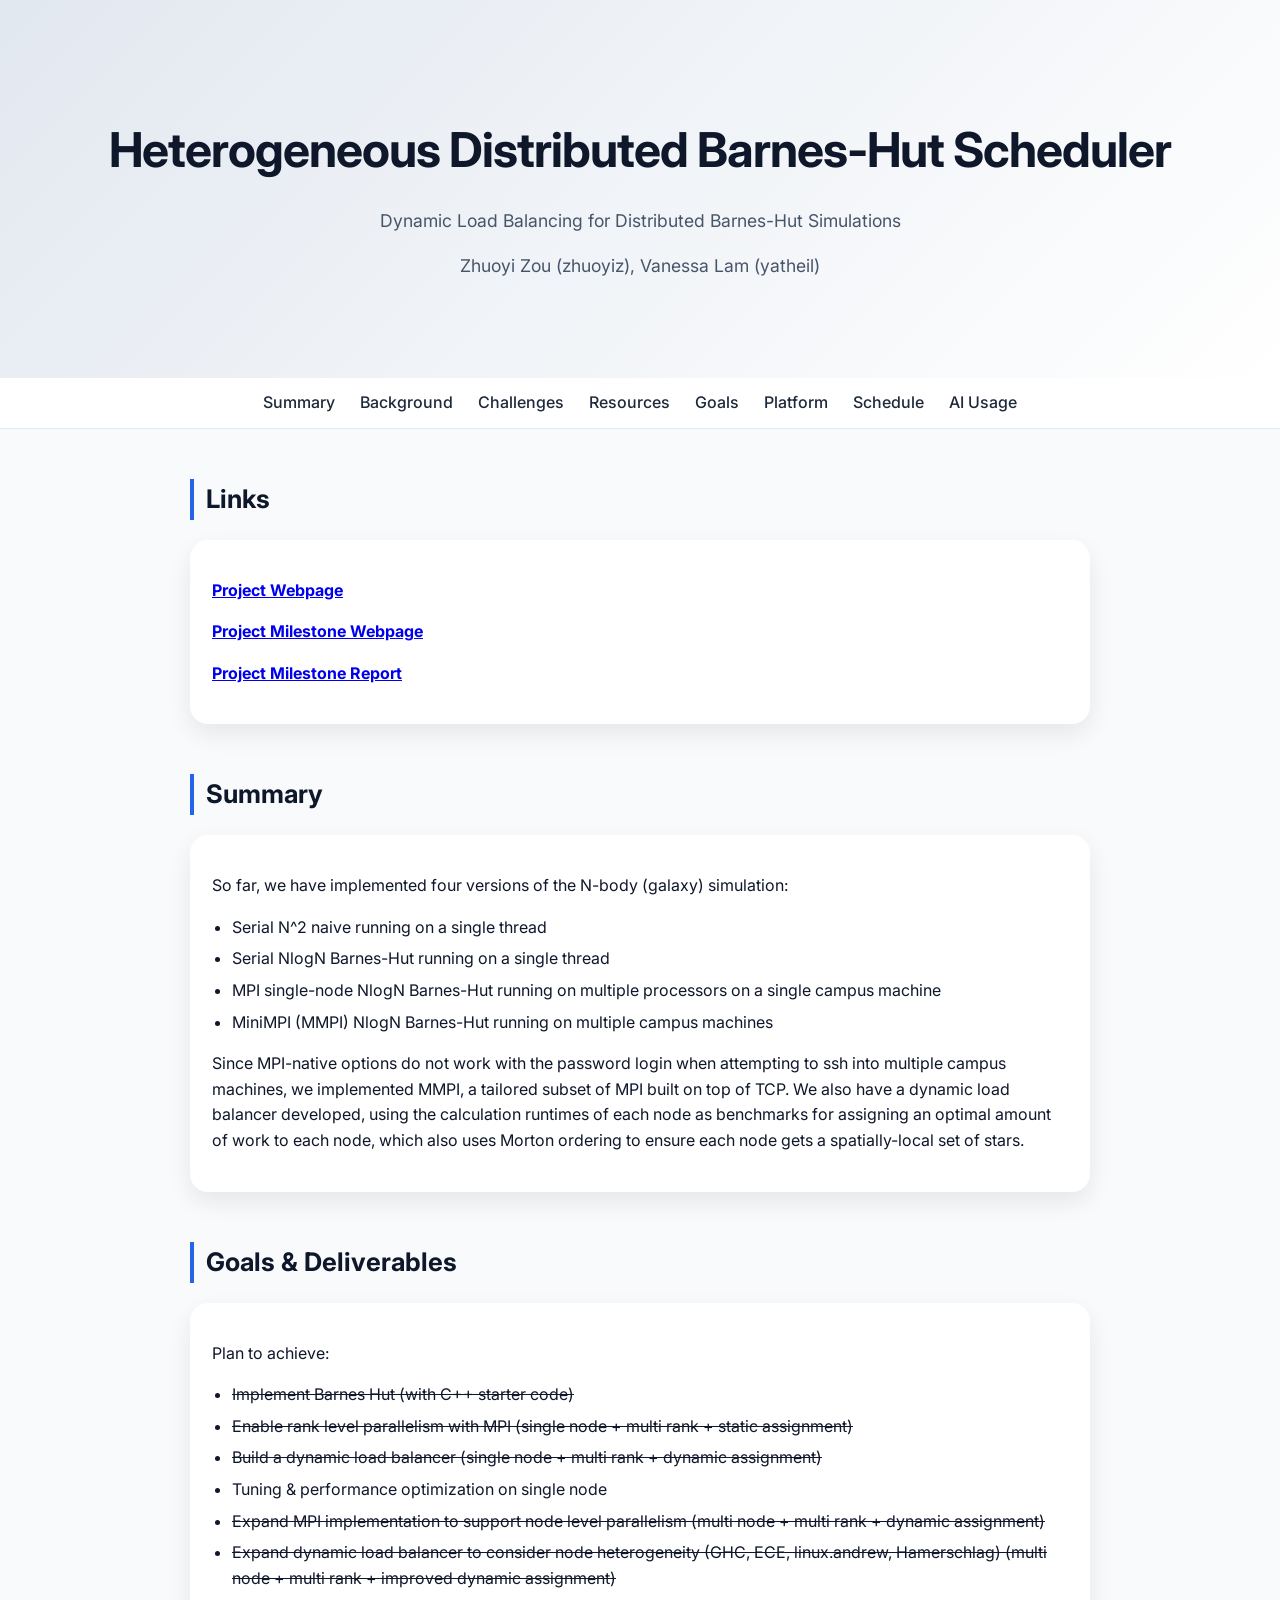
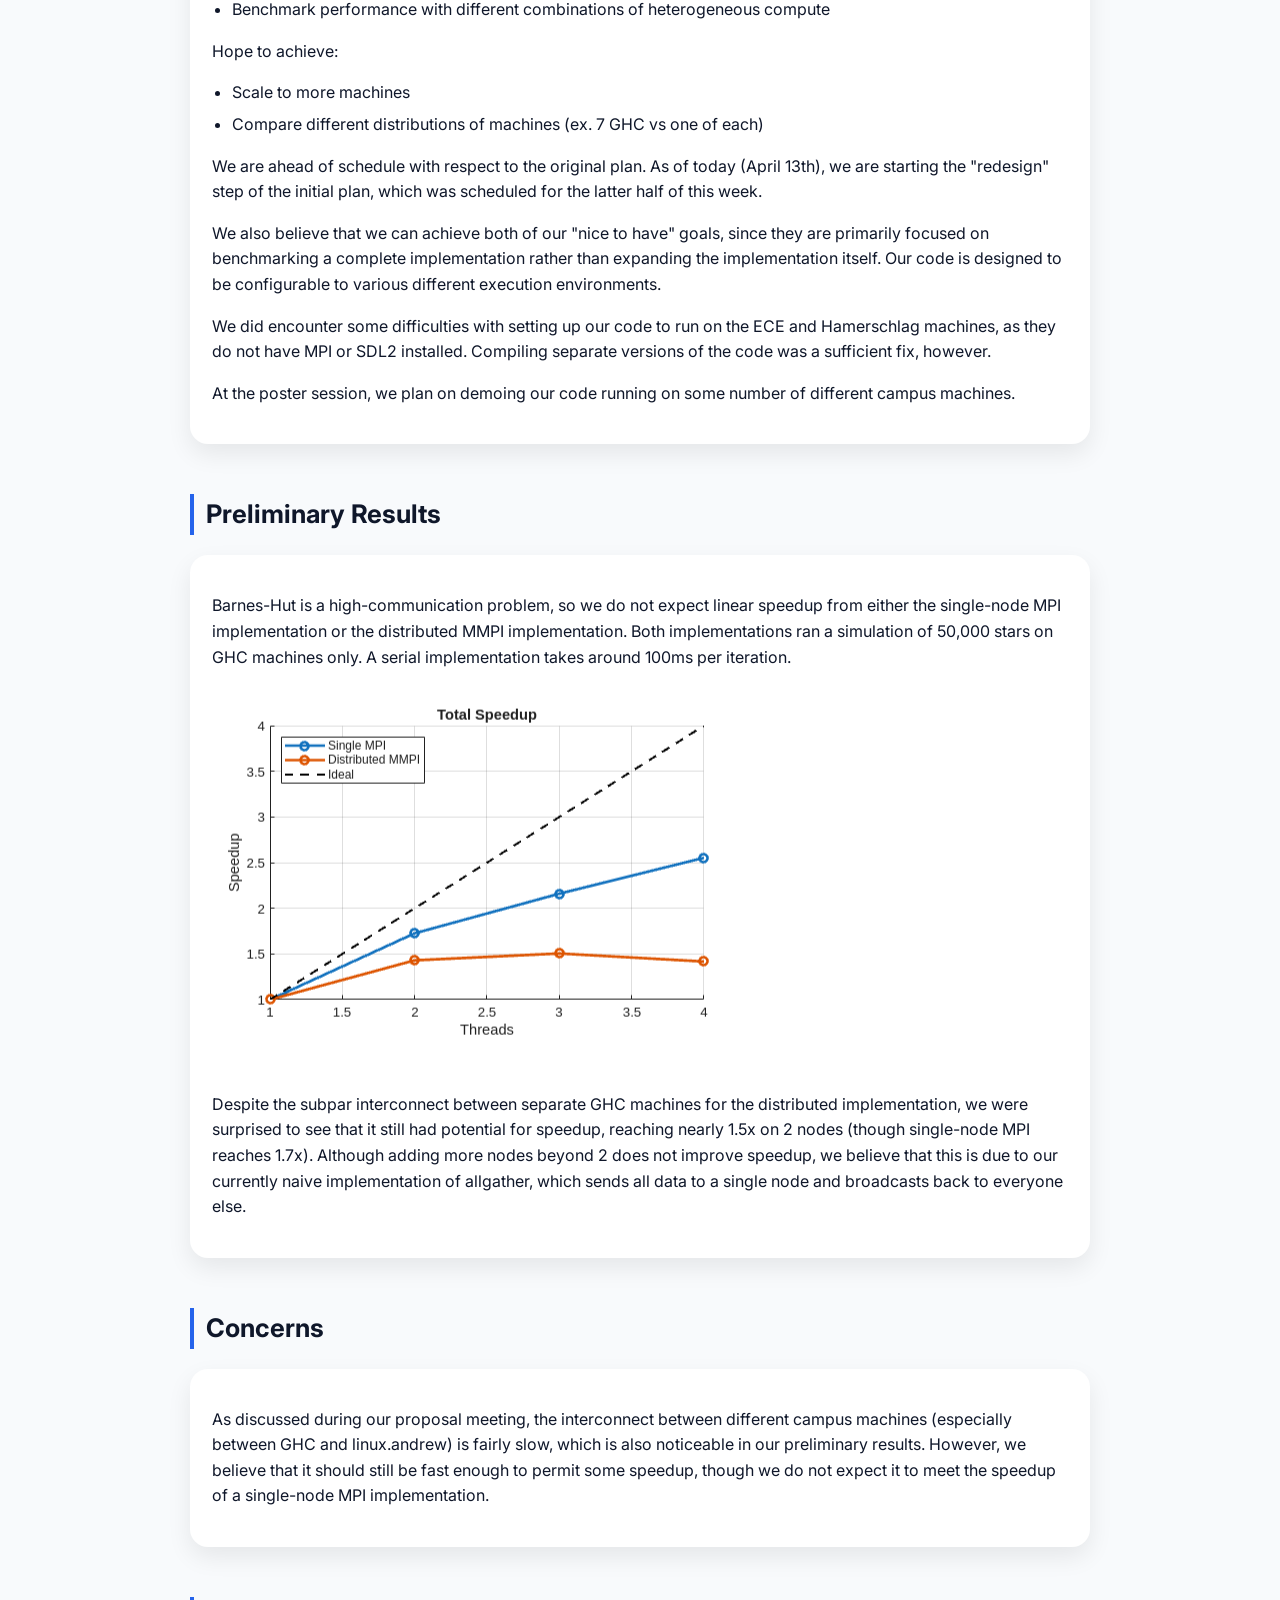
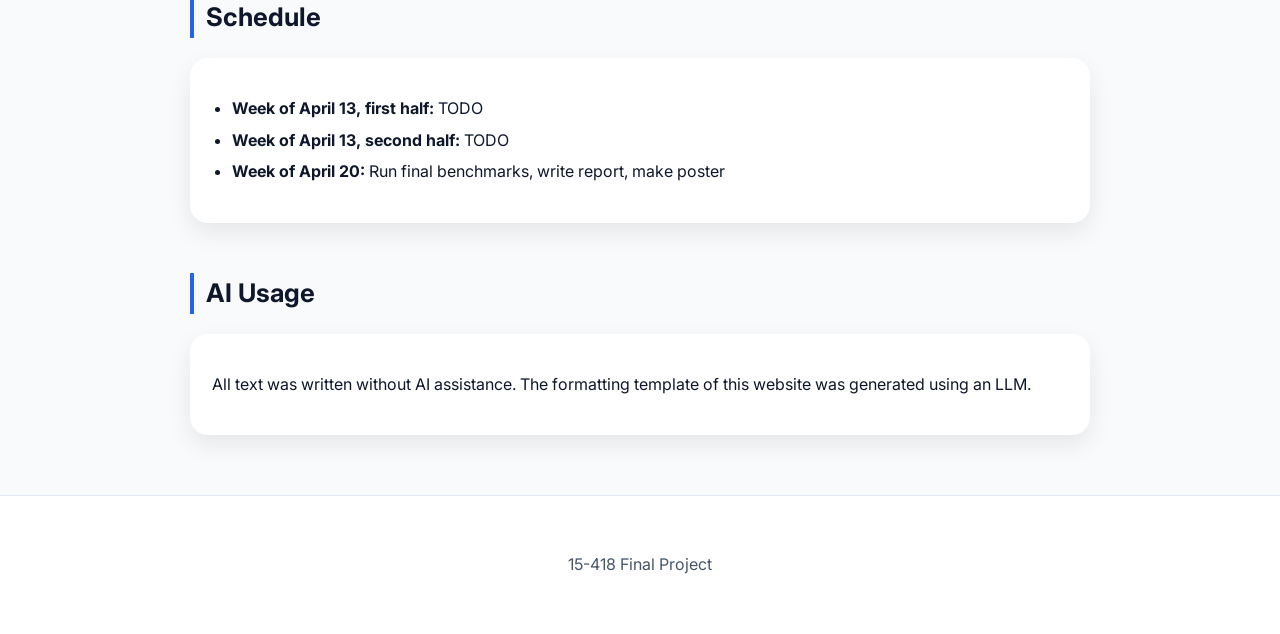
==== 15418-project-milestone.html @ 81ff423c "starting milestone report" ====
<!DOCTYPE html>
<html lang="en">
<head>
  <meta charset="UTF-8" />
  <meta name="viewport" content="width=device-width, initial-scale=1.0" />
  <title>Heterogeneous Distributed Simulation Scheduler</title>
  <link href="https://fonts.googleapis.com/css2?family=Inter:wght@300;400;600;700&display=swap" rel="stylesheet">
  <link rel="stylesheet" href="15418-project.css" />
</head>
<body>

<header>
  <h1>Heterogeneous Distributed Barnes-Hut Scheduler</h1>
  <p>Dynamic Load Balancing for Distributed Barnes-Hut Simulations</p>
  <p>Zhuoyi Zou (zhuoyiz), Vanessa Lam (yatheil)</p>
</header>

<nav>
  <a href="#summary">Summary</a>
  <a href="#background">Background</a>
  <a href="#challenge">Challenges</a>
  <a href="#resources">Resources</a>
  <a href="#goals">Goals</a>
  <a href="#platform">Platform</a>
  <a href="#schedule">Schedule</a>
  <a href="#aiusage">AI Usage</a>
</nav>

<section id="url">
  <h2>Links</h2>
  <div class="card">
    <p>
      <a href="https://cchewies.github.io/15418-project.html" target="_blank"><b>Project Webpage</b></a>
    </p>
    <p>
      <a href="https://cchewies.github.io/15418-project-milestone.html" target="_blank"><b>Project Milestone Webpage</b></a>
    </p>
    <p>
      <a href="https://cchewies.github.io/milestone.pdf" target="_blank"><b>Project Milestone Report</b></a>
    </p>
  </div>
</section>

<section id="summary">
  <h2>Summary</h2>
  <div class="card">
    <p>
      So far, we have implemented four versions of the N-body (galaxy) 
      simulation:
    </p>
    <ul>
      <li>Serial N^2 naive running on a single thread</li>
      <li>Serial NlogN Barnes-Hut running on a single thread</li>
      <li>MPI single-node NlogN Barnes-Hut running on multiple processors 
          on a single campus machine</li>
      <li>MiniMPI (MMPI) NlogN Barnes-Hut running on multiple campus 
          machines</li>
    </ul>

    <p>
      Since MPI-native options do not work with the password login when 
      attempting to ssh into multiple campus machines, we implemented MMPI, 
      a tailored subset of MPI built on top of TCP. We also have a dynamic 
      load balancer developed, using the calculation runtimes of each node as 
      benchmarks for assigning an optimal amount of work to each node, which 
      also uses Morton ordering to ensure each node gets a spatially-local 
      set of stars.
    </p>
  </div>
</section>

<section id="goals">
  <h2>Goals & Deliverables</h2>
  <div class="card">
    <p>Plan to achieve:</p>
    <ul>
      <li>
        <s>Implement Barnes Hut (with C++ starter code)</s>
      </li>
      <li>
        <s>Enable rank level parallelism with MPI (single node + multi rank + static assignment)</s>
      </li>
      <li>
        <s>Build a dynamic load balancer (single node + multi rank + dynamic assignment)</s>
      </li>
      <li>
        Tuning & performance optimization on single node
      </li>
      <li>
        <s>Expand MPI implementation to support node level parallelism (multi node
        + multi rank + dynamic assignment)</s>
      </li>
      <li>
        <s>Expand dynamic load balancer to consider node heterogeneity (GHC, ECE, 
        linux.andrew, Hamerschlag) (multi node + multi rank + improved dynamic 
        assignment)</s>
      </li>
      <li>
        Benchmark performance with different combinations of heterogeneous 
        compute
      </li>
    </ul>

    <p>Hope to achieve:</p>
    <ul>
      <li>
        Scale to more machines
      </li>
      <li>
        Compare different distributions of machines (ex. 7 GHC vs one of each)
      </li>
    </ul>

    <p>
      We are ahead of schedule with respect to the original plan. As of today 
      (April 13th), we are starting the "redesign" step of the initial plan, 
      which was scheduled for the latter half of this week.
    </p>

    <p>
      We also believe that we can achieve both of our "nice to have" goals, 
      since they are primarily focused on benchmarking a complete 
      implementation rather than expanding the implementation itself. Our code
      is designed to be configurable to various different execution 
      environments.
    </p>

    <p>
      We did encounter some difficulties with setting up our code to run on 
      the ECE and Hamerschlag machines, as they do not have MPI or SDL2 
      installed. Compiling separate versions of the code was a sufficient 
      fix, however.
    </p>

    <p>
      At the poster session, we plan on demoing our code running on some 
      number of different campus machines. 
    </p>

  </div>
</section>

<section id="results">
  <h2>Preliminary Results</h2>
  <div class="card">
    <p>
      Barnes-Hut is a high-communication problem, so we do not expect linear
      speedup from either the single-node MPI implementation or the distributed
      MMPI implementation. Both implementations ran a simulation of 50,000 
      stars on GHC machines only. A serial implementation takes around 100ms
      per iteration.
    </p>

    <img src="https://cchewies.github.io/15418-prelim-results.png" 
      style="max-width:100%; height:auto; margin: 16px 0;" />


    <p>
      Despite the subpar interconnect between separate GHC machines for the 
      distributed implementation, we were surprised to see that it still had 
      potential for speedup, reaching nearly 1.5x on 2 nodes (though 
      single-node MPI reaches 1.7x). Although adding more nodes beyond 2 does
      not improve speedup, we believe that this is due to our currently naive
      implementation of allgather, which sends all data to a single node and
      broadcasts back to everyone else.
    </p>
  </div>
</section>

<section id="concerns">
  <h2>Concerns</h2>
  <div class="card">
    <p>
      As discussed during our proposal meeting, the interconnect between
      different campus machines (especially between GHC and linux.andrew) is
      fairly slow, which is also noticeable in our preliminary results. 
      However, we believe that it should still be fast enough to permit some
      speedup, though we do not expect it to meet the speedup of a single-node
      MPI implementation.
    </p>
  </div>
</section>

<section id="schedule">
  <h2>Schedule</h2>
  <div class="card">
    <ul>
      <li><b>Week of April 13, first half:</b> TODO</li>
      <li><b>Week of April 13, second half:</b> TODO</li>
      <li><b>Week of April 20:</b> Run final benchmarks, write report, make poster</li>
    </ul>
  </div>
</section>

<section id="aiusage">
  <h2>AI Usage</h2>
  <div class="card">
    <p>
      All text was written without AI assistance. The formatting template 
      of this website was generated using an LLM.
    </p>
  </div>
</section>

<footer>
  <p>15-418 Final Project</p>
</footer>

</body>
</html>
---- 15418-project.css ----
body {
  font-family: 'Inter', sans-serif;
  margin: 0;
  background: #f8fafc;
  color: #0f172a;
  line-height: 1.6;
  scroll-behavior: smooth;
}

header {
  padding: 80px 20px;
  text-align: center;
  background: linear-gradient(135deg, #e2e8f0, #ffffff);
}

header h1 {
  font-size: 3rem;
  margin-bottom: 10px;
  letter-spacing: -1px;
}

header p {
  color: #475569;
  font-size: 1.1rem;
}

nav {
  position: sticky;
  top: 0;
  background: rgba(255,255,255,0.9);
  backdrop-filter: blur(10px);
  padding: 12px;
  display: flex;
  justify-content: center;
  gap: 25px;
  border-bottom: 1px solid #e2e8f0;
  z-index: 100;
}

nav a {
  color: #1e293b;
  text-decoration: none;
  font-weight: 500;
  transition: all 0.2s ease;
}

nav a:hover {
  color: #2563eb;
  transform: translateY(-1px);
}

section {
  max-width: 900px;
  margin: 50px auto;
  padding: 0 20px;
}

h2 {
  border-left: 4px solid #2563eb;
  padding-left: 12px;
  margin-bottom: 20px;
  font-size: 1.6rem;
}

.card {
  background: #ffffff;
  padding: 22px;
  border-radius: 18px;
  margin-bottom: 20px;
  box-shadow: 0 10px 25px rgba(0,0,0,0.08);
  transition: transform 0.2s ease, box-shadow 0.2s ease;
}

.card:hover {
  transform: translateY(-4px);
  box-shadow: 0 15px 35px rgba(0,0,0,0.12);
}

ul {
  padding-left: 20px;
}

li {
  margin-bottom: 6px;
}

footer {
  text-align: center;
  padding: 40px;
  color: #475569;
  border-top: 1px solid #e2e8f0;
  margin-top: 60px;
  background: #ffffff;
}
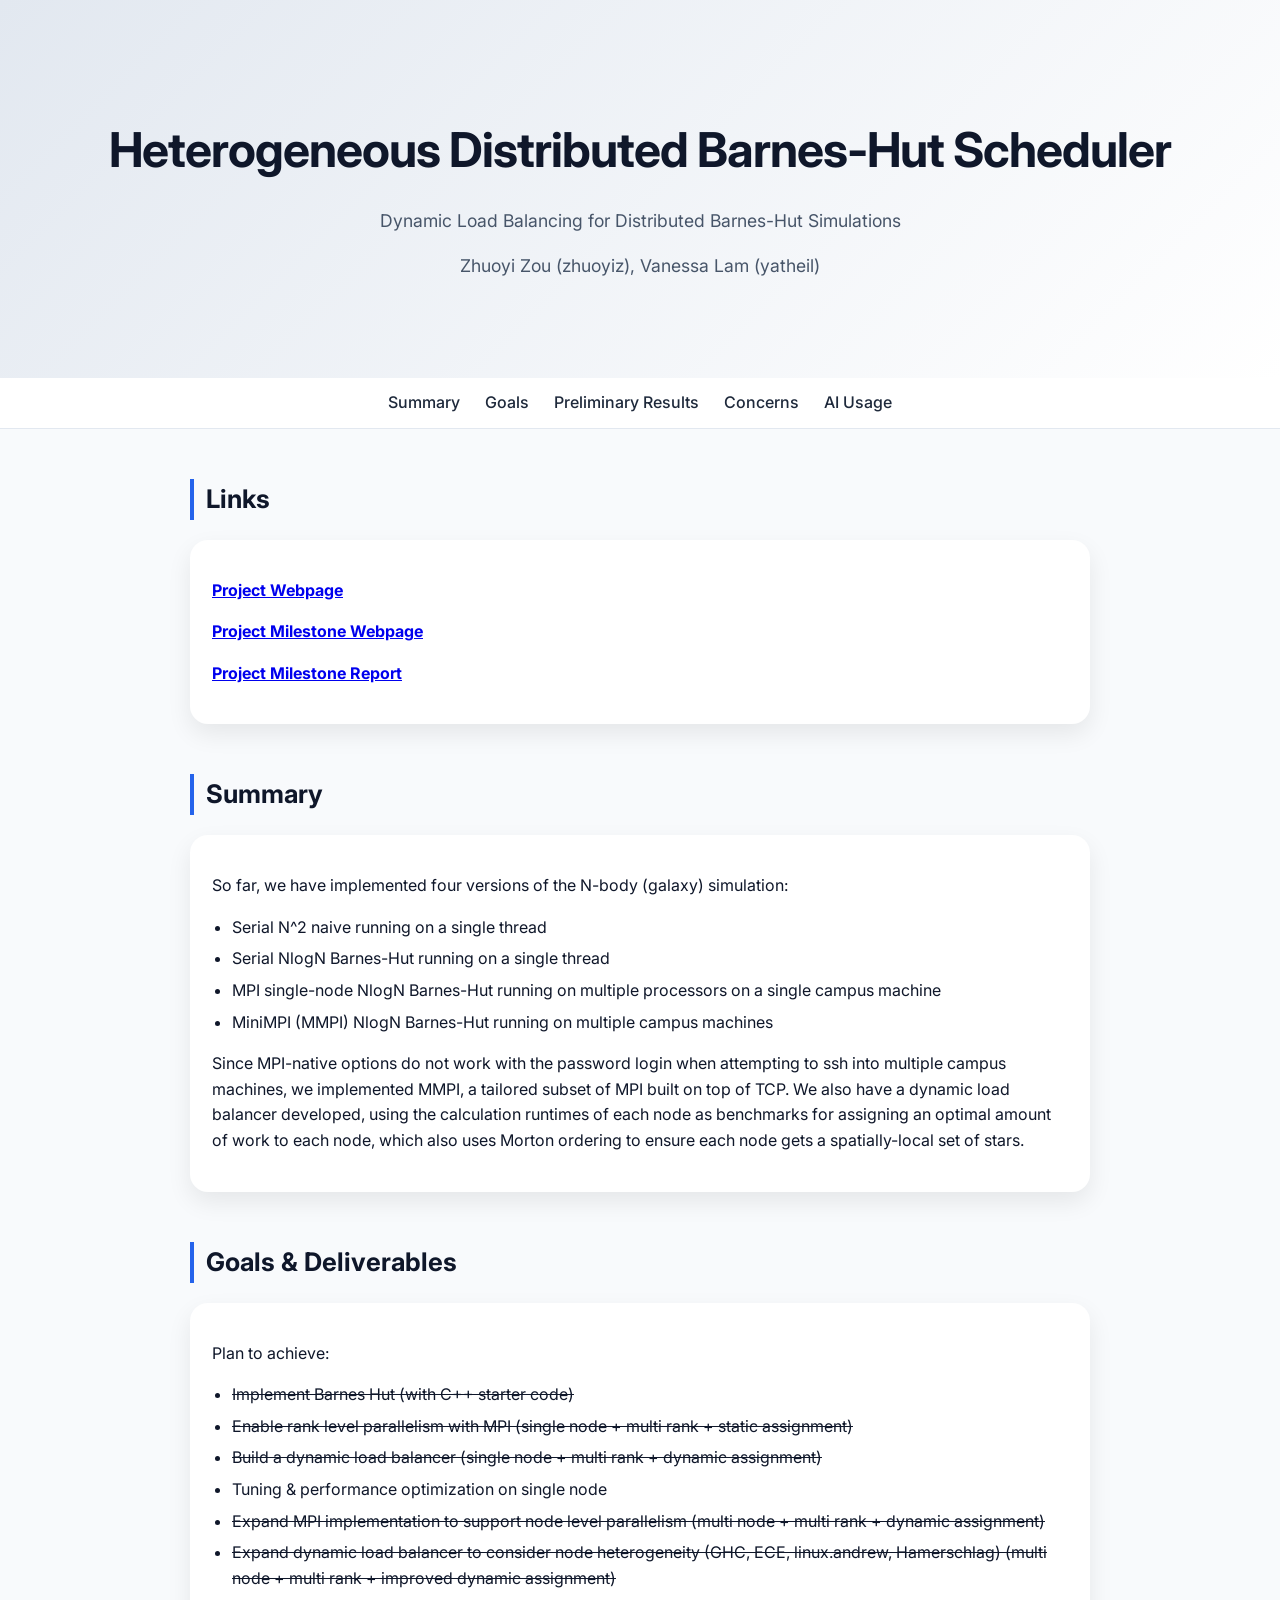
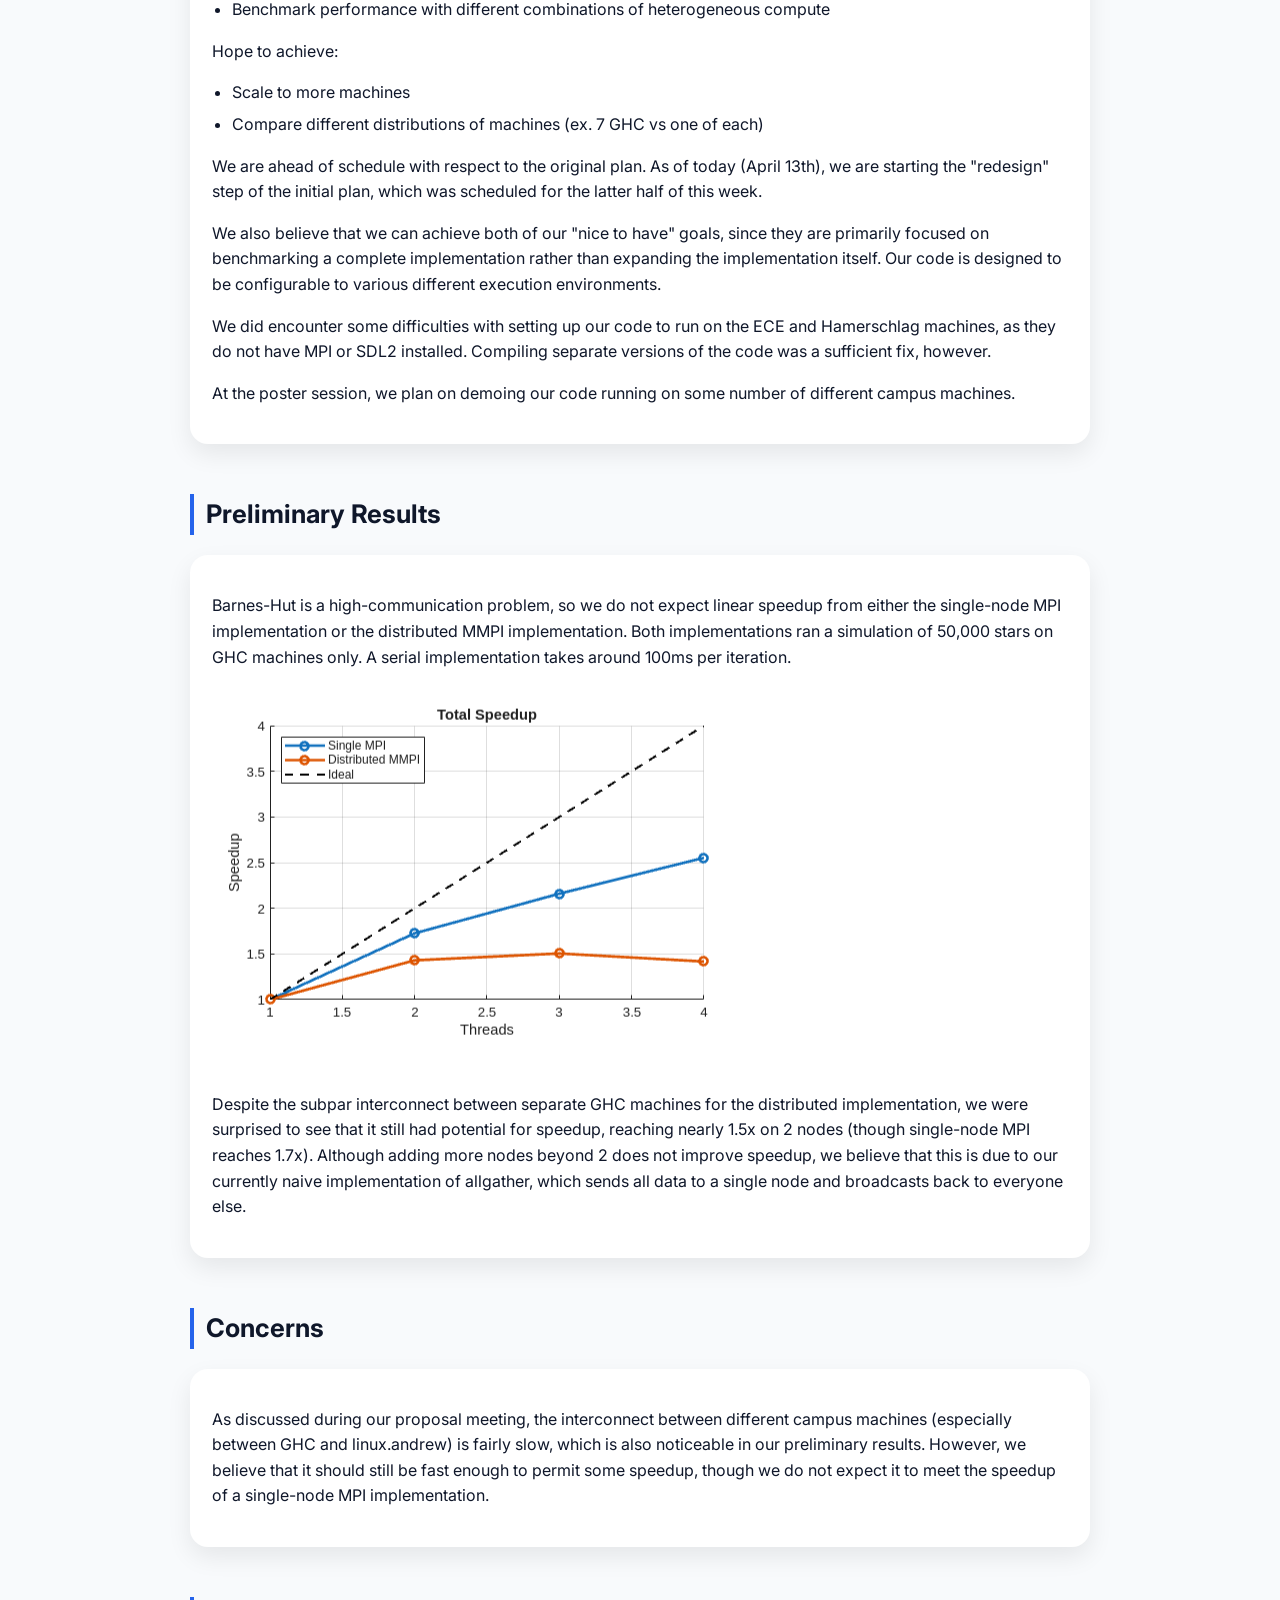
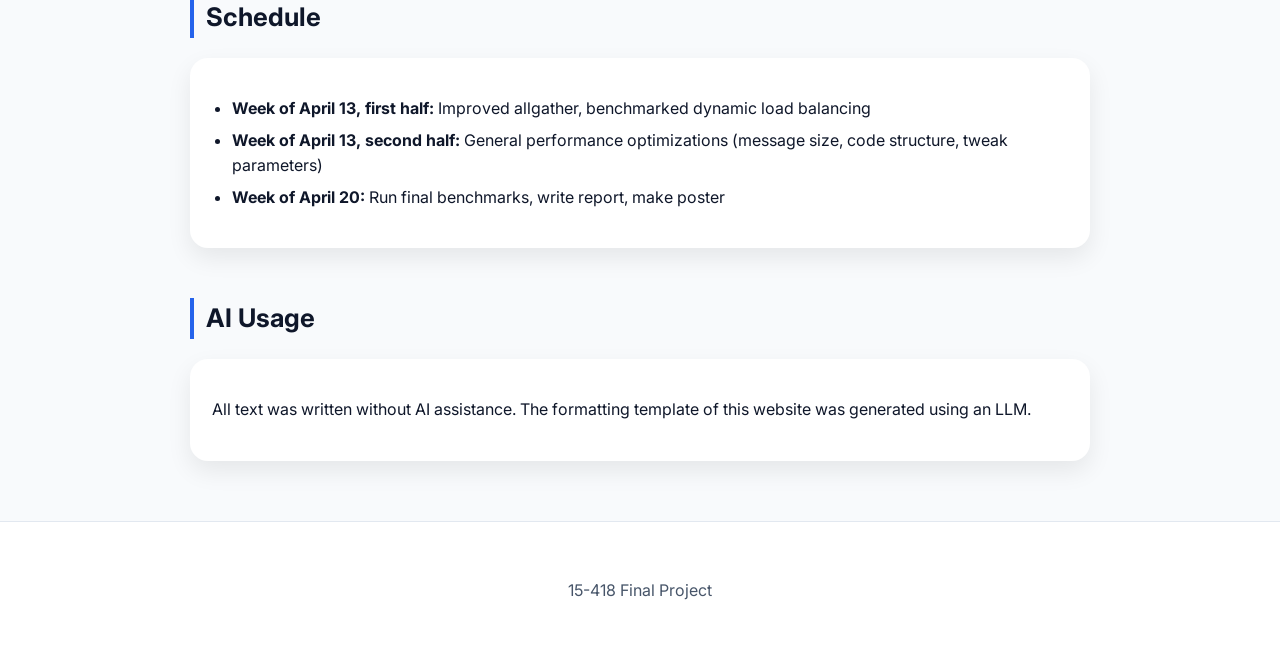
==== commit e2c9f02f: "updated schedule, added pdf report" ====
--- a/15418-project-milestone.html
+++ b/15418-project-milestone.html
@@ -17,12 +17,9 @@
 
 <nav>
   <a href="#summary">Summary</a>
-  <a href="#background">Background</a>
-  <a href="#challenge">Challenges</a>
-  <a href="#resources">Resources</a>
   <a href="#goals">Goals</a>
-  <a href="#platform">Platform</a>
-  <a href="#schedule">Schedule</a>
+  <a href="#results">Preliminary Results</a>
+  <a href="#concerns">Concerns</a>
   <a href="#aiusage">AI Usage</a>
 </nav>
 
@@ -36,7 +33,7 @@
       <a href="https://cchewies.github.io/15418-project-milestone.html" target="_blank"><b>Project Milestone Webpage</b></a>
     </p>
     <p>
-      <a href="https://cchewies.github.io/milestone.pdf" target="_blank"><b>Project Milestone Report</b></a>
+      <a href="https://cchewies.github.io/milestone-report.pdf" target="_blank"><b>Project Milestone Report</b></a>
     </p>
   </div>
 </section>
@@ -185,9 +182,12 @@
   <h2>Schedule</h2>
   <div class="card">
     <ul>
-      <li><b>Week of April 13, first half:</b> TODO</li>
-      <li><b>Week of April 13, second half:</b> TODO</li>
-      <li><b>Week of April 20:</b> Run final benchmarks, write report, make poster</li>
+      <li><b>Week of April 13, first half:</b> Improved allgather, benchmarked 
+        dynamic load balancing</li>
+      <li><b>Week of April 13, second half:</b> General performance 
+        optimizations (message size, code structure, tweak parameters)</li>
+      <li><b>Week of April 20:</b> Run final benchmarks, write report, make 
+        poster</li>
     </ul>
   </div>
 </section>
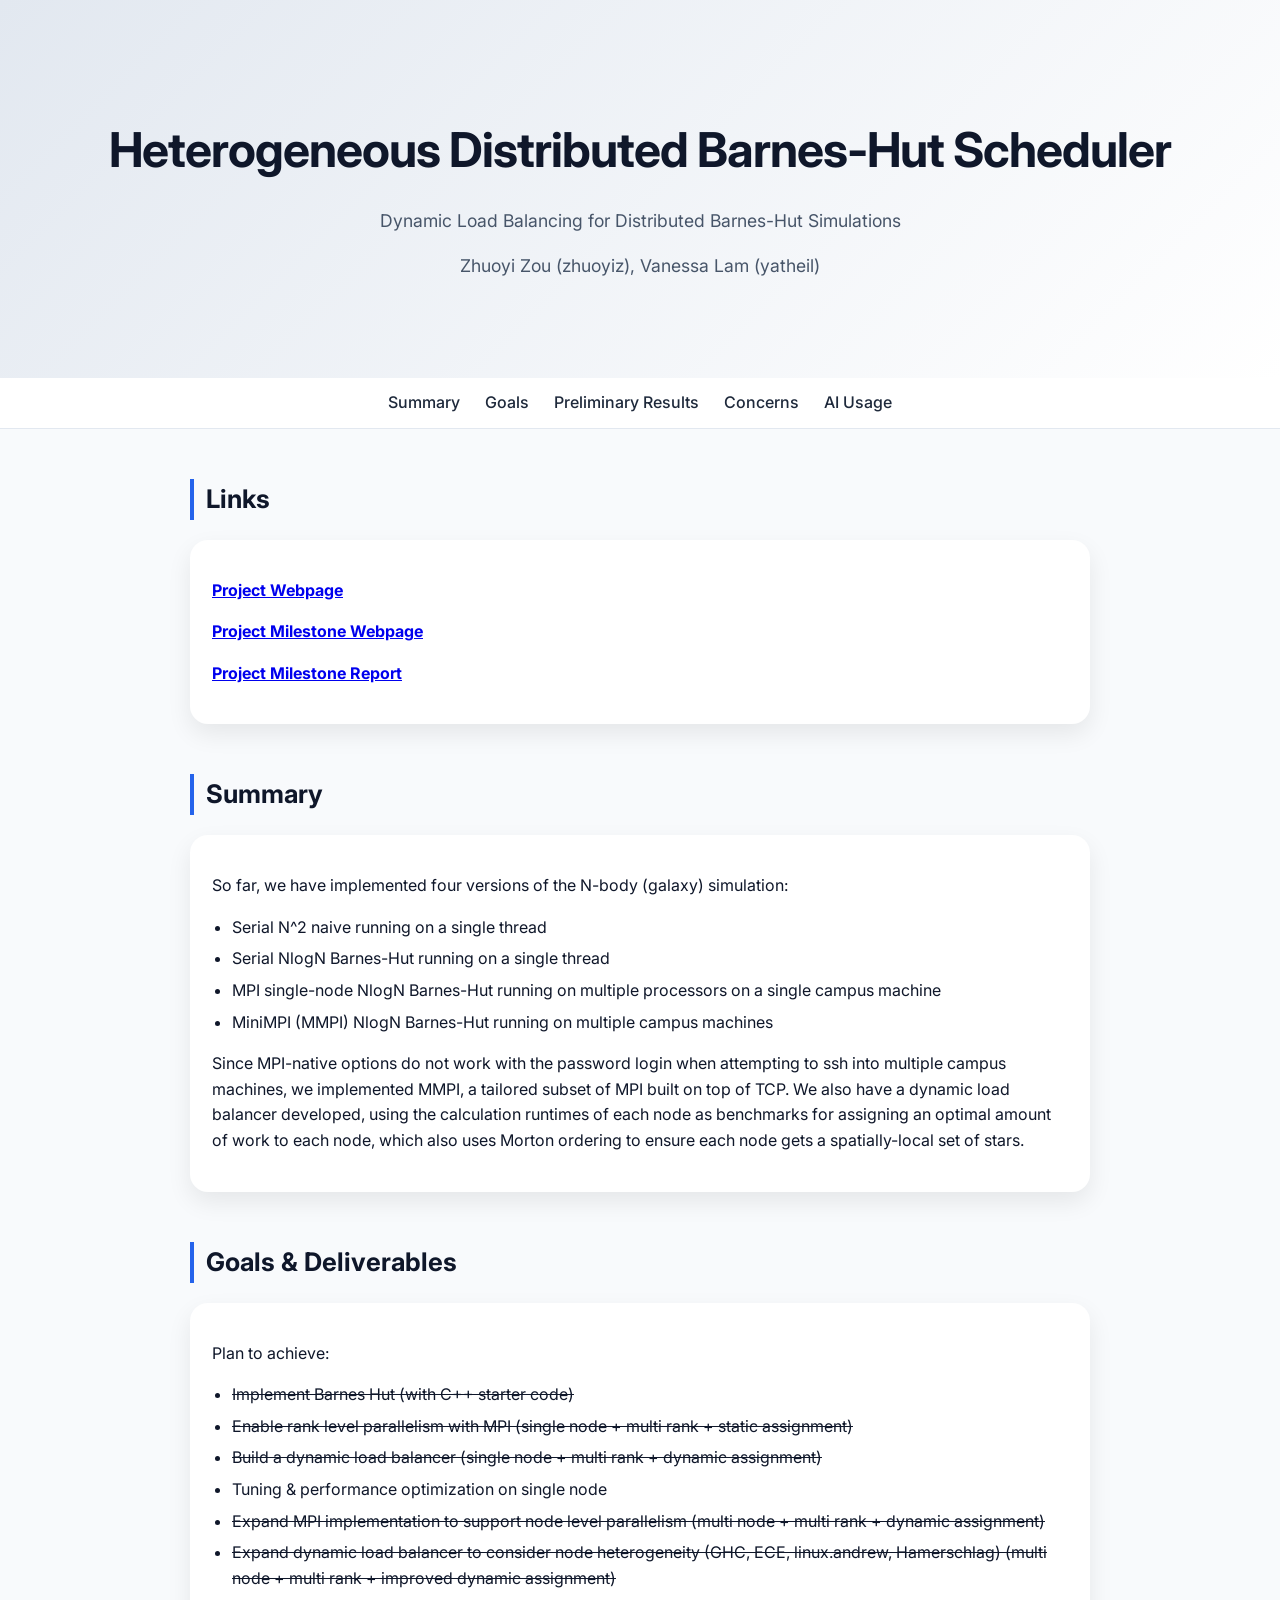
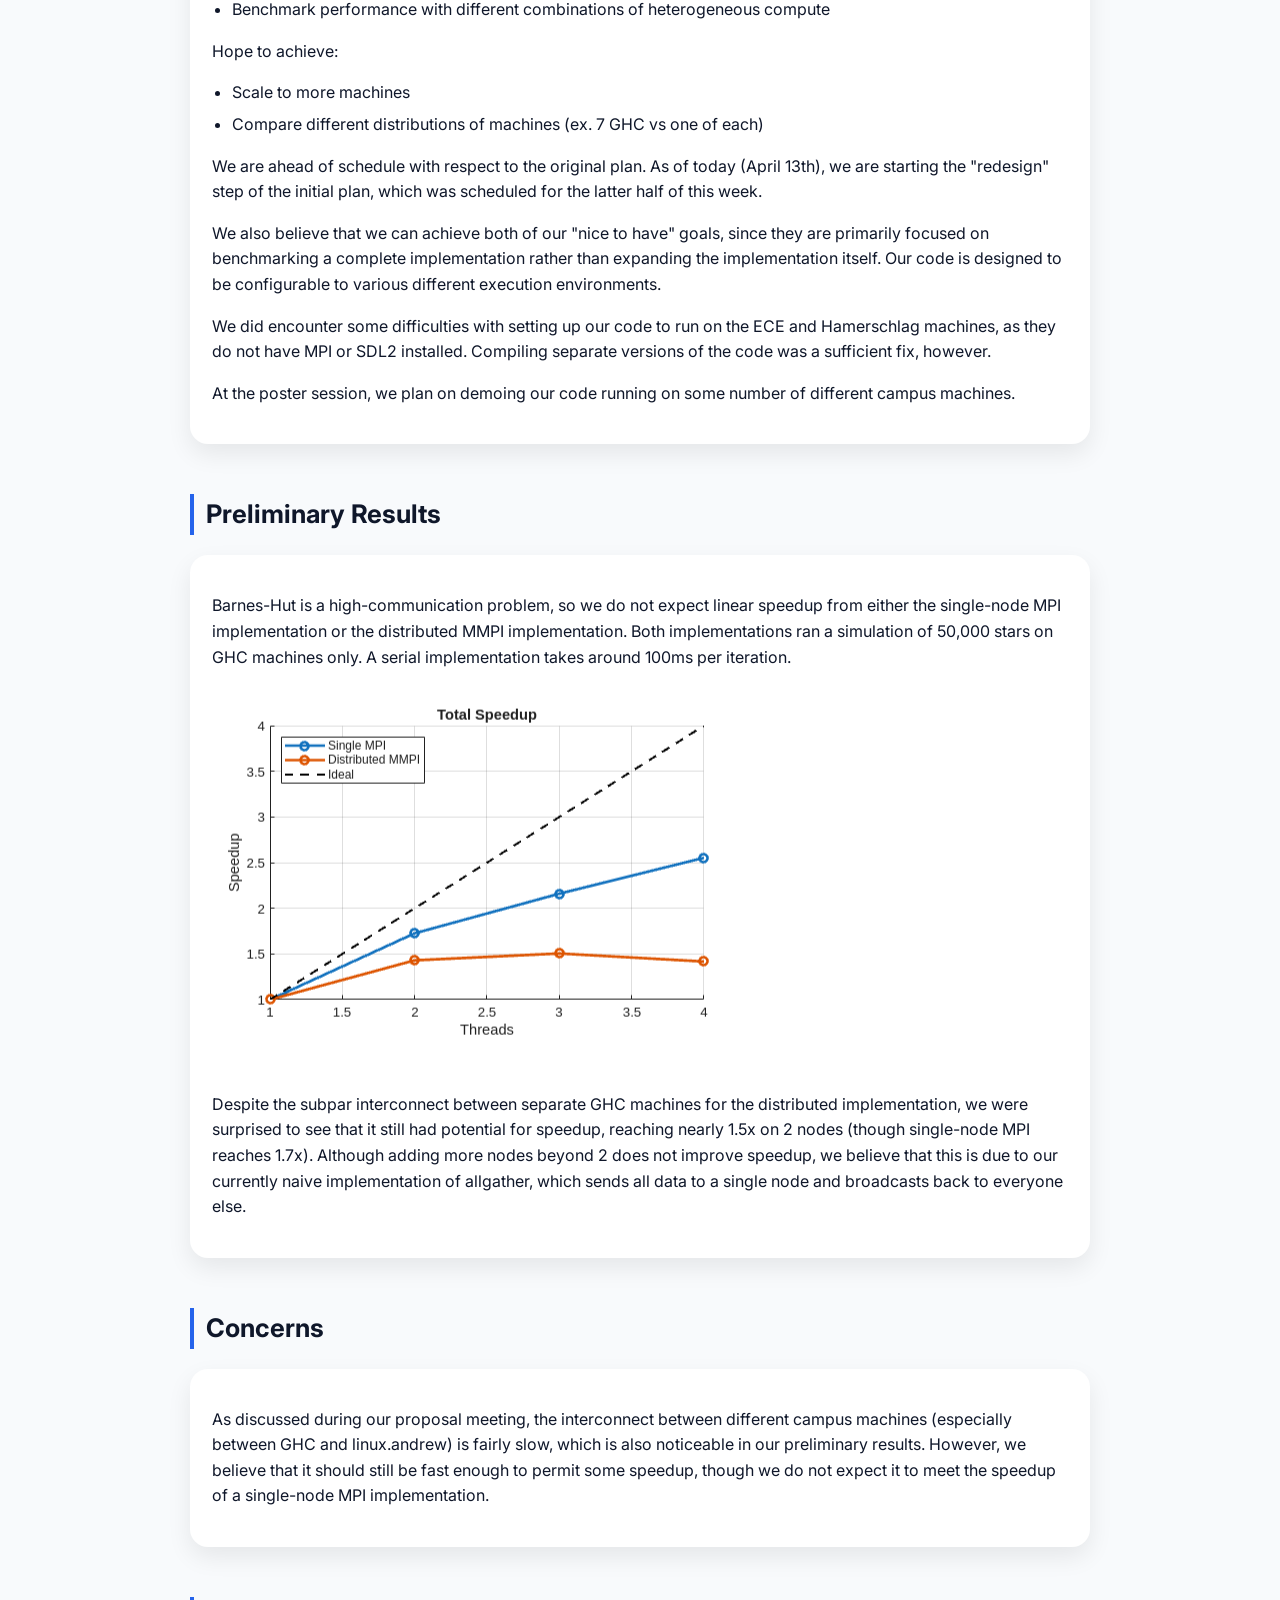
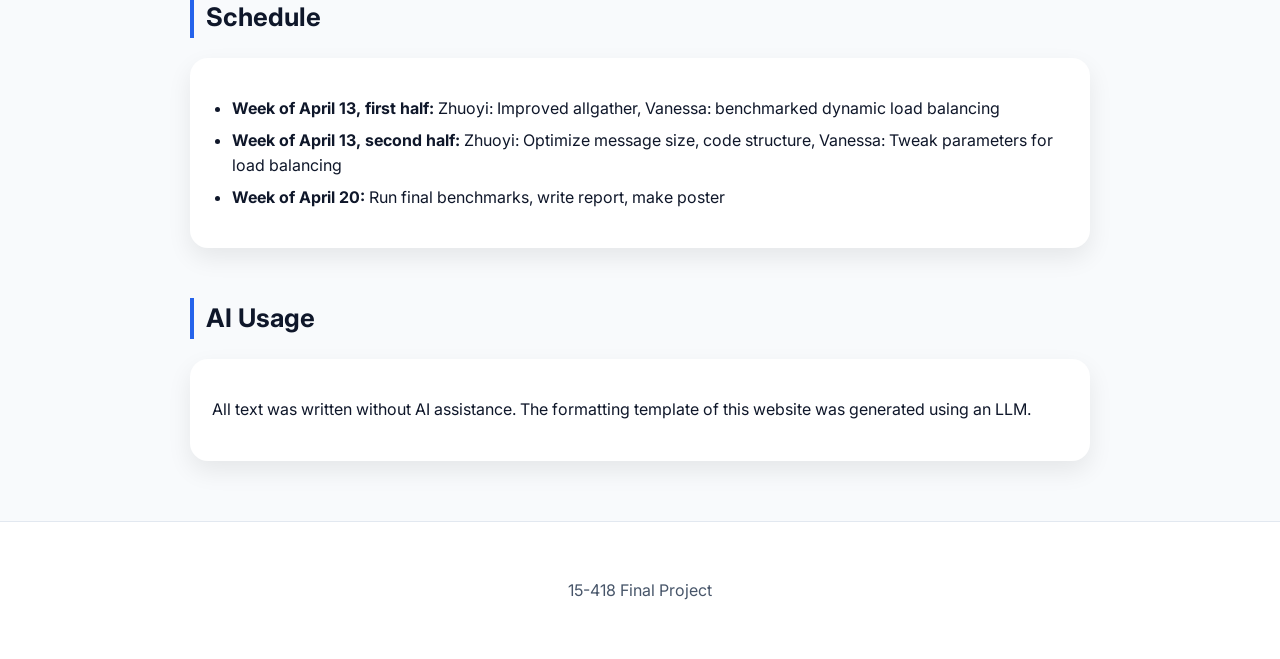
==== commit f6048819: "added goals and schedule to main page" ====
--- a/15418-project-milestone.html
+++ b/15418-project-milestone.html
@@ -182,12 +182,14 @@
   <h2>Schedule</h2>
   <div class="card">
     <ul>
-      <li><b>Week of April 13, first half:</b> Improved allgather, benchmarked 
-        dynamic load balancing</li>
-      <li><b>Week of April 13, second half:</b> General performance 
-        optimizations (message size, code structure, tweak parameters)</li>
-      <li><b>Week of April 20:</b> Run final benchmarks, write report, make 
-        poster</li>
+      <li><b>Week of April 13, first half:</b> 
+        Zhuoyi: Improved allgather, 
+        Vanessa: benchmarked dynamic load balancing</li>
+      <li><b>Week of April 13, second half:</b> 
+        Zhuoyi: Optimize message size, code structure, 
+        Vanessa: Tweak parameters for load balancing</li>
+      <li><b>Week of April 20:</b> 
+        Run final benchmarks, write report, make poster</li>
     </ul>
   </div>
 </section>
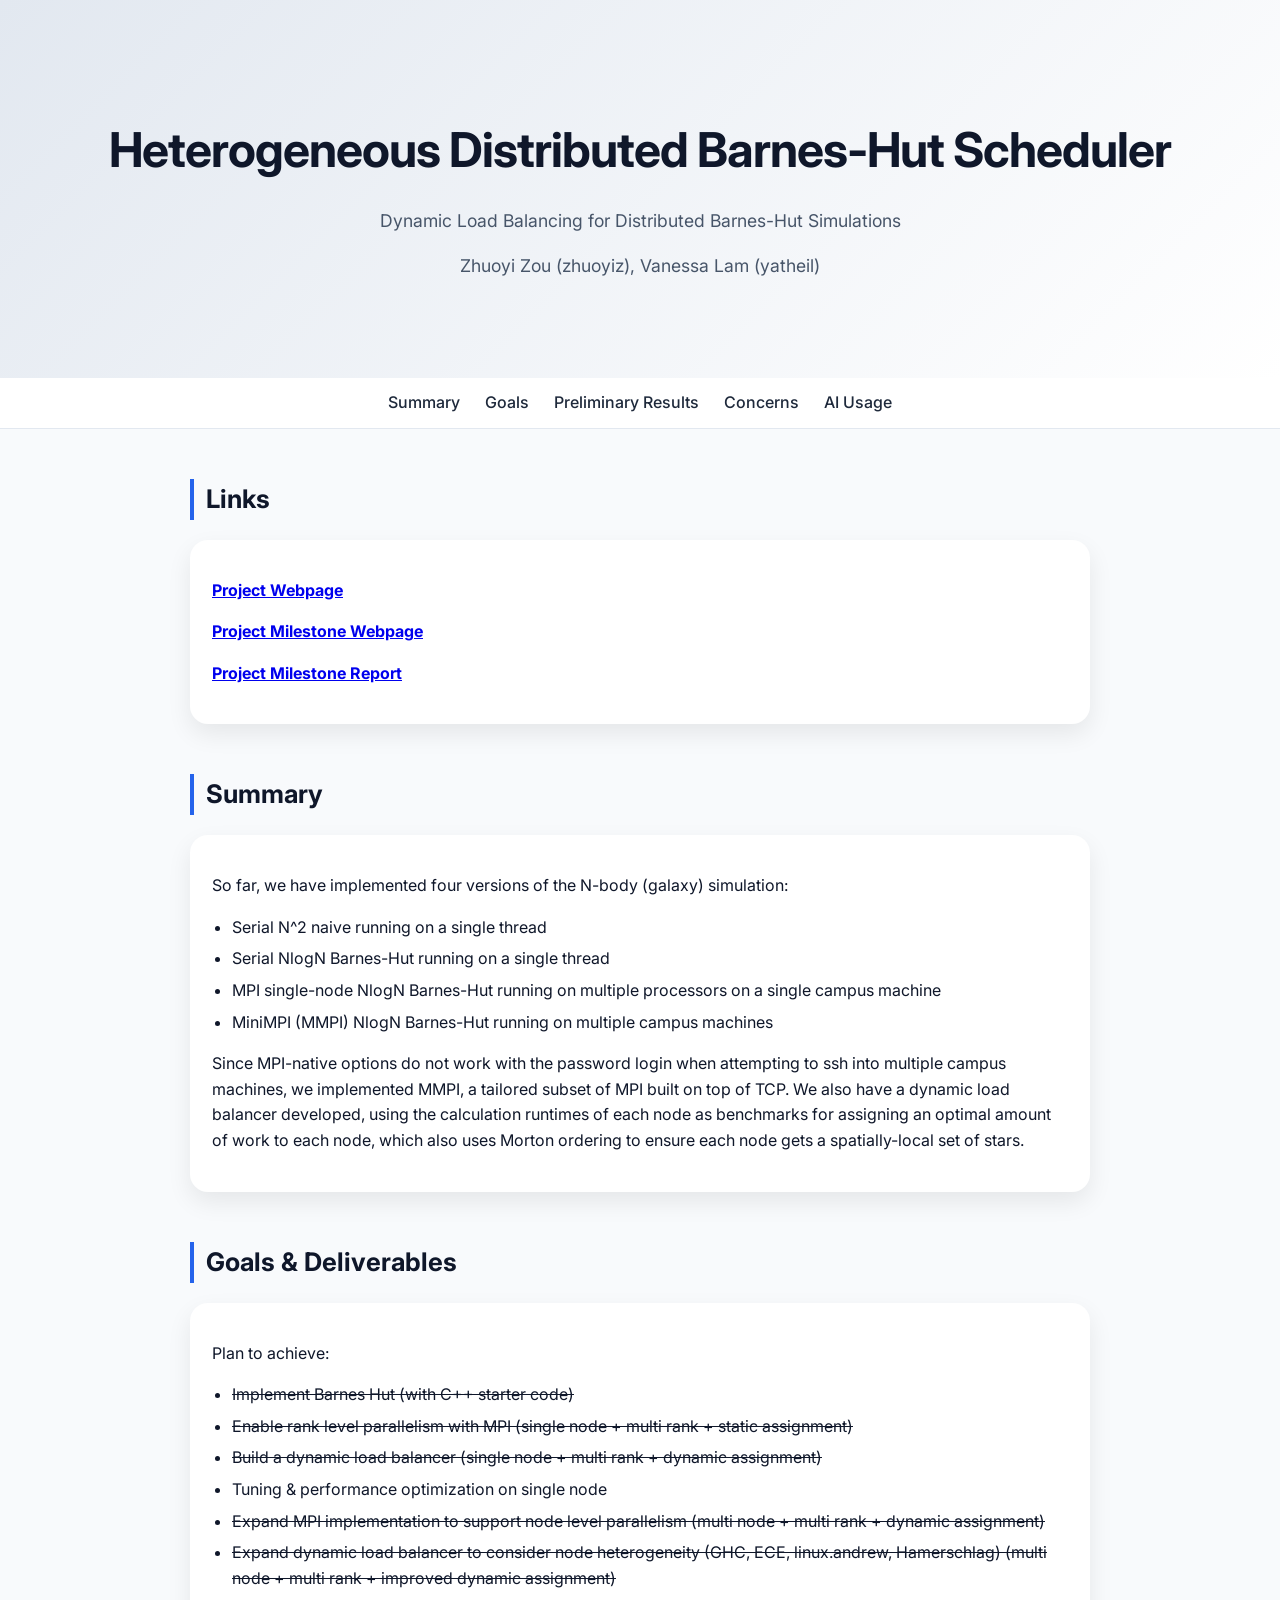
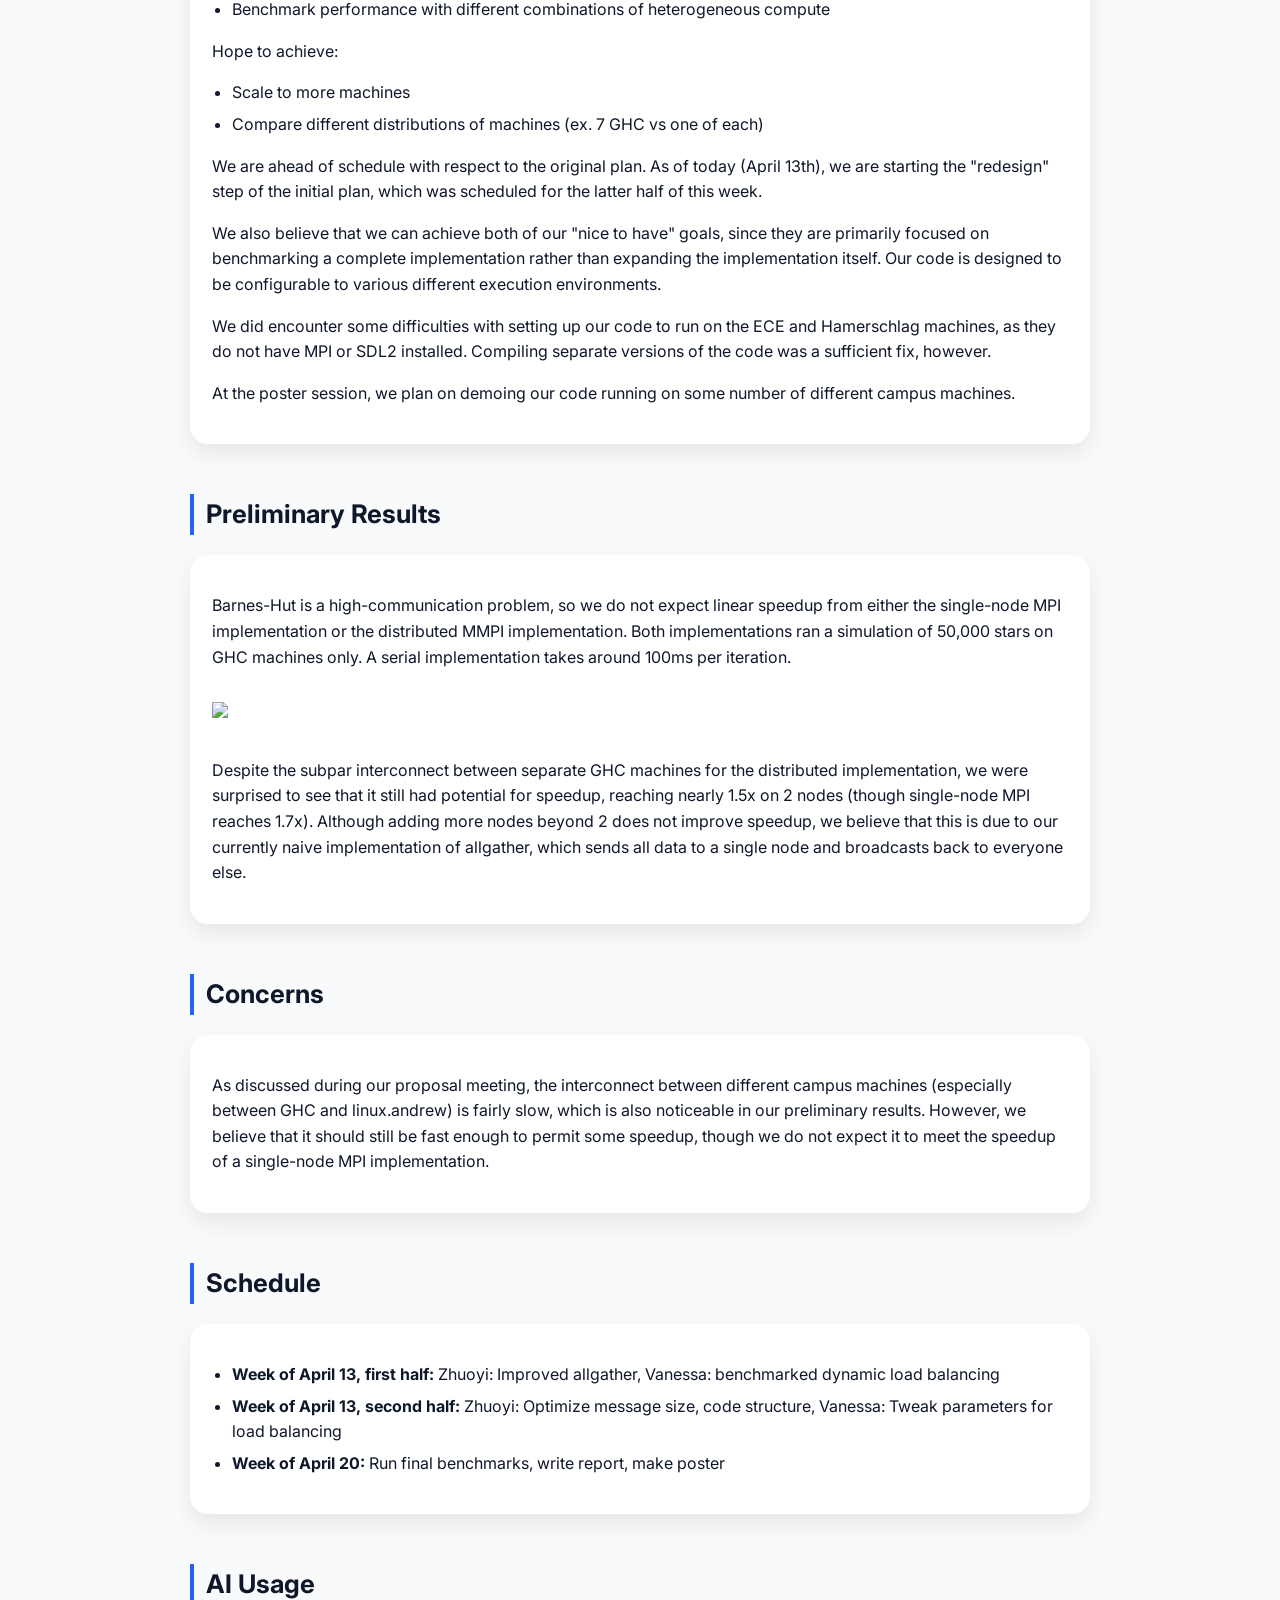
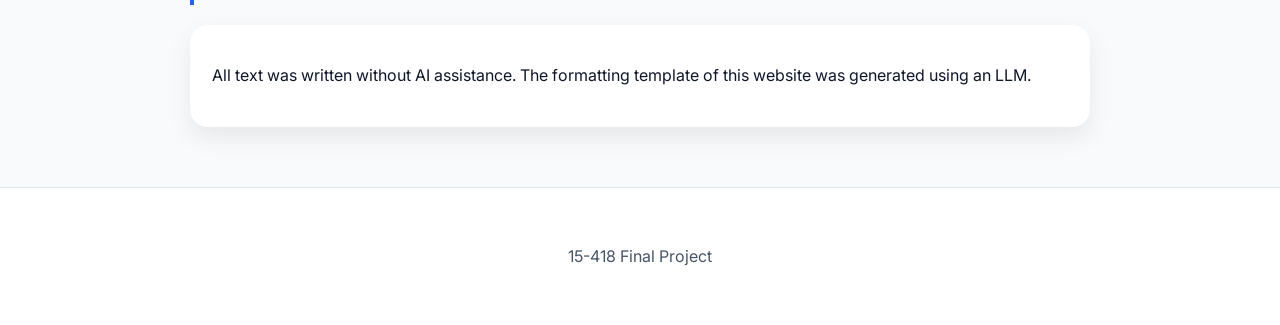
==== commit fd574720: "update username" ====
--- a/15418-project-milestone.html
+++ b/15418-project-milestone.html
@@ -27,13 +27,13 @@
   <h2>Links</h2>
   <div class="card">
     <p>
-      <a href="https://cchewies.github.io/15418-project.html" target="_blank"><b>Project Webpage</b></a>
-    </p>
-    <p>
-      <a href="https://cchewies.github.io/15418-project-milestone.html" target="_blank"><b>Project Milestone Webpage</b></a>
-    </p>
-    <p>
-      <a href="https://cchewies.github.io/milestone-report.pdf" target="_blank"><b>Project Milestone Report</b></a>
+      <a href="https://joeychewy.github.io/15418-project.html" target="_blank"><b>Project Webpage</b></a>
+    </p>
+    <p>
+      <a href="https://joeychewy.github.io/15418-project-milestone.html" target="_blank"><b>Project Milestone Webpage</b></a>
+    </p>
+    <p>
+      <a href="https://joeychewy.github.io/milestone-report.pdf" target="_blank"><b>Project Milestone Report</b></a>
     </p>
   </div>
 </section>
@@ -148,7 +148,7 @@
       per iteration.
     </p>
 
-    <img src="https://cchewies.github.io/15418-prelim-results.png" 
+    <img src="https://joeychewy.github.io/15418-prelim-results.png" 
       style="max-width:100%; height:auto; margin: 16px 0;" />
 
 
